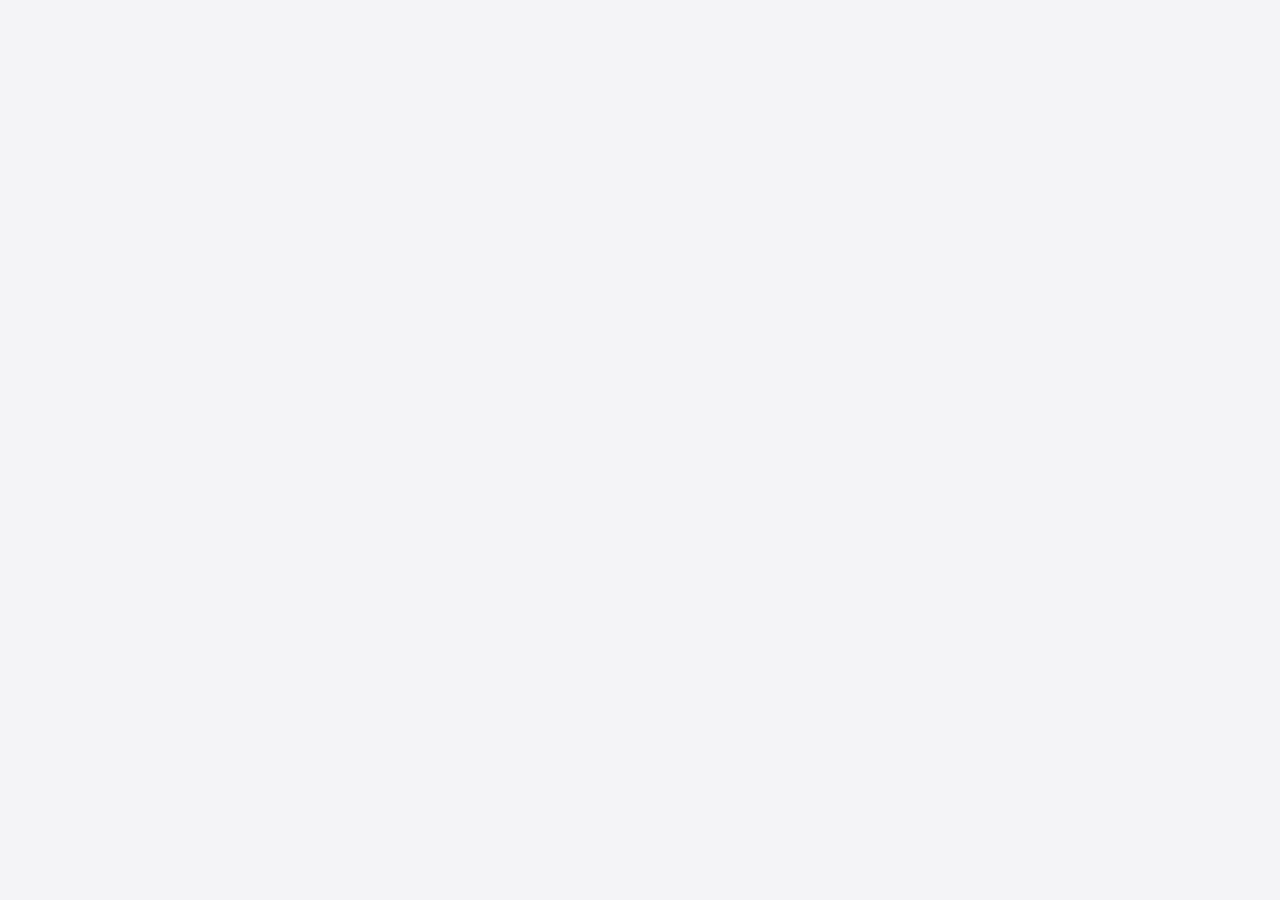
==== index.html @ fec7b2b8 "Cipherbox: static encryption/decryption site with 16 algorithms Classical ciphers through real AES-2" ====
<!DOCTYPE html>
<html lang="en">
<head>
<meta charset="utf-8">
<meta name="viewport" content="width=device-width">
<title>Cipherbox — encrypt &amp; decrypt with classical and modern algorithms</title>
<meta name="description" content="One page, every cipher: classic ciphers for learning, real AES for keeping secrets. Type text or drop a file; type your own key or generate one.">
<link rel="icon" href="assets/favicon.svg" type="image/svg+xml">
<link rel="stylesheet" href="styles/app.css">
<script defer src="js/registry.js"></script>
<script defer src="js/ciphers/caesar.js"></script>
<script defer src="js/ciphers/atbash.js"></script>
<script defer src="js/ciphers/keyword.js"></script>
<script defer src="js/ciphers/vigenere.js"></script>
<script defer src="js/ciphers/autokey.js"></script>
<script defer src="js/ciphers/playfair.js"></script>
<script defer src="js/ciphers/railfence.js"></script>
<script defer src="js/ciphers/bacon.js"></script>
<script defer src="js/ciphers/xor.js"></script>
<script defer src="js/ciphers/encodings.js"></script>
<script defer src="js/ciphers/aes.js"></script>
<script defer src="js/keygen.js"></script>
<script defer src="js/fileinput.js"></script>
<script defer src="js/verify.js"></script>
<script defer src="js/app.js"></script>
<script defer src="js/ui.js"></script>
</head>
<body>
<noscript>This page needs JavaScript — every cipher runs in your browser, nothing is uploaded anywhere.</noscript>
</body>
</html>
---- styles/app.css ----
/* app.css — one stylesheet; dark mode via prefers-color-scheme. */
:root {
  --bg: #f4f4f7;
  --panel: #ffffff;
  --ink: #1c2026;
  --ink-dim: #5a6270;
  --line: #d8dae0;
  --accent: #2855c8;
  --accent-soft: #e8eefc;
  --green: #187a3c;
  --amber: #a05e12;
  --red: #b3251d;
  --mono: "SFMono-Regular", Consolas, "Liberation Mono", Menlo, monospace;
}
@media (prefers-color-scheme: dark) {
  :root {
    --bg: #17181c;
    --panel: #202329;
    --ink: #e8eaef;
    --ink-dim: #9aa3b2;
    --line: #3a4049;
    --accent: #7ea4f2;
    --accent-soft: #263352;
    --green: #5fba7c;
    --amber: #d8a24e;
    --red: #e0695f;
  }
}

* { box-sizing: border-box; }
body {
  background: var(--bg);
  color: var(--ink);
  font: 15px/1.55 system-ui, -apple-system, "Segoe UI", Roboto, sans-serif;
  margin: 0;
  padding: 14px 16px;
}
@media (max-width: 720px) { body { padding: 10px 8px; } }

.app { display: block; }

.topbar { margin-bottom: 10px; }
.brand { font-size: 21px; font-weight: 700; letter-spacing: 0.5px; }
.tabs { display: flex; gap: 6px; }
.tabbtn {
  border: 1px solid var(--line);
  background: var(--panel);
  color: var(--ink);
  border-radius: 8px;
  padding: 8px 14px;
  cursor: pointer;
  font-weight: 600;
}
.tabbtn.active, .tabbtn.selected { border: 2px solid var(--accent); }

.picker { display: flex; gap: 10px; flex-wrap: wrap; }
.group { display: flex; gap: 6px; flex-wrap: wrap; align-items: center; }
.grouplabel { color: var(--ink-dim); font-size: 12px; text-transform: uppercase; letter-spacing: 1px; }
.pick {
  border: 1px solid var(--line);
  background: var(--panel);
  color: var(--ink);
  border-radius: 6px;
  padding: 4px 10px;
  cursor: pointer;
  font-size: 13px;
}
.pick.classic { border-left: 3px solid #8b6d3d; }
.pick.encoding { border-left: 3px solid #6b7280; }
.pick.modern { border-left: 3px solid var(--accent); }
.pick.selected, .pick.selected.pick { border: 2px solid var(--accent); font-weight: 700; }

.section-head { font-weight: 700; margin: 4px 0; }

.keypanel, .levelpanel, .inputpanel, .outputpanel {
  background: var(--panel);
  border: 1px solid var(--line);
  border-radius: 10px;
  padding: 12px;
  margin: 8px 0;
}
.keybox { font-weight: 600; color: var(--ink); }
.keyinput, .cardinput, .inputfield {
  width: 100%;
  min-width: 240px;
  background: var(--panel);
  color: var(--ink);
  border: 1px solid var(--line);
  border-radius: 6px;
  font: inherit;
  padding: 4px 6px;
  white-space: pre-wrap;
}
.inputfield { min-height: 90px; }
.cardinput { min-height: 42px; }

.hint { color: var(--ink-dim); font-size: 12.5px; }

.dropzone {
  border: 2px dashed var(--line);
  border-radius: 10px;
  padding: 18px;
  color: var(--ink-dim);
  text-align: center;
  cursor: copy;
  margin: 6px 0;
}
.dropzone[data-drag] { border: 2px dashed var(--accent); }

.filecard { background: var(--accent-soft); border-radius: 8px; padding: 8px; font-weight: 600; }

.btn {
  border: 1px solid var(--line);
  background: var(--panel);
  color: var(--ink);
  border-radius: 8px;
  padding: 7px 12px;
  cursor: pointer;
  font: inherit;
  font-weight: 600;
}
.runbtn { background: var(--accent); color: #fff; border: none; }
.genbtn { background: var(--accent-soft); border: 1px solid var(--accent); color: var(--ink); }
.copybtn, .stepbtn { font-weight: 500; }
.plainbtn { }

.levelpanel.levelnum { font-weight: 700; }

.outputbox {
  width: 100%;
  min-height: 46px;
  background: var(--panel);
  color: var(--ink);
  border: 1px solid var(--line);
  border-radius: 8px;
  font: 13px/1.5 var(--mono);
  white-space: pre-wrap;
  word-break: break-all;
  padding: 8px;
  margin: 4px 0;
}

.badge-green { color: var(--green); font-weight: 700; }
.badge-amber { color: var(--amber); font-weight: 700; }
.badge-red { color: var(--red); font-weight: 700; }

.notice-error { color: var(--red); background: none; border: 1px solid var(--red); padding: 8px 12px; border-radius: 8px; display: block; }
.notice-warn, .notice-save { color: var(--amber); border: 1px solid var(--amber); padding: 8px 12px; border-radius: 8px; display: block; font-weight: 700; }
.notice-info, .notice-file-ready { color: var(--ink-dim); border: 1px solid var(--line); padding: 6px 12px; border-radius: 8px; display: block; }

.libpanel.card {
  background: var(--panel);
  border: 1px solid var(--line);
  border-radius: 12px;
  padding: 14px;
  margin: 10px 0;
}
.card-head { font-weight: 700; }
.chip, .chip-classic, .chip-enc, .chip-modern {
  font-size: 11px;
  font-weight: 600;
  padding: 2px 8px;
  border-radius: 10px;
}
.chip-classic { background: #8b6d3d; color: #fff; }
.chip-enc { background: #6b7280; color: #fff; }
.chip-modern { background: var(--accent); color: #fff; }
.card-body p { margin: 6px 0; }
.card-body.hist { color: var(--ink-dim); font-style: italic; }
.card-body.strength { color: var(--amber); font-weight: 600; }
.card-body.example { font-family: var(--mono); font-size: 12.5px; }
.card-body.key, .card-body.level { font-size: 12.5px; color: var(--ink-dim); }

.hidden[hidden], .toolpanel[hidden] { display: none; }
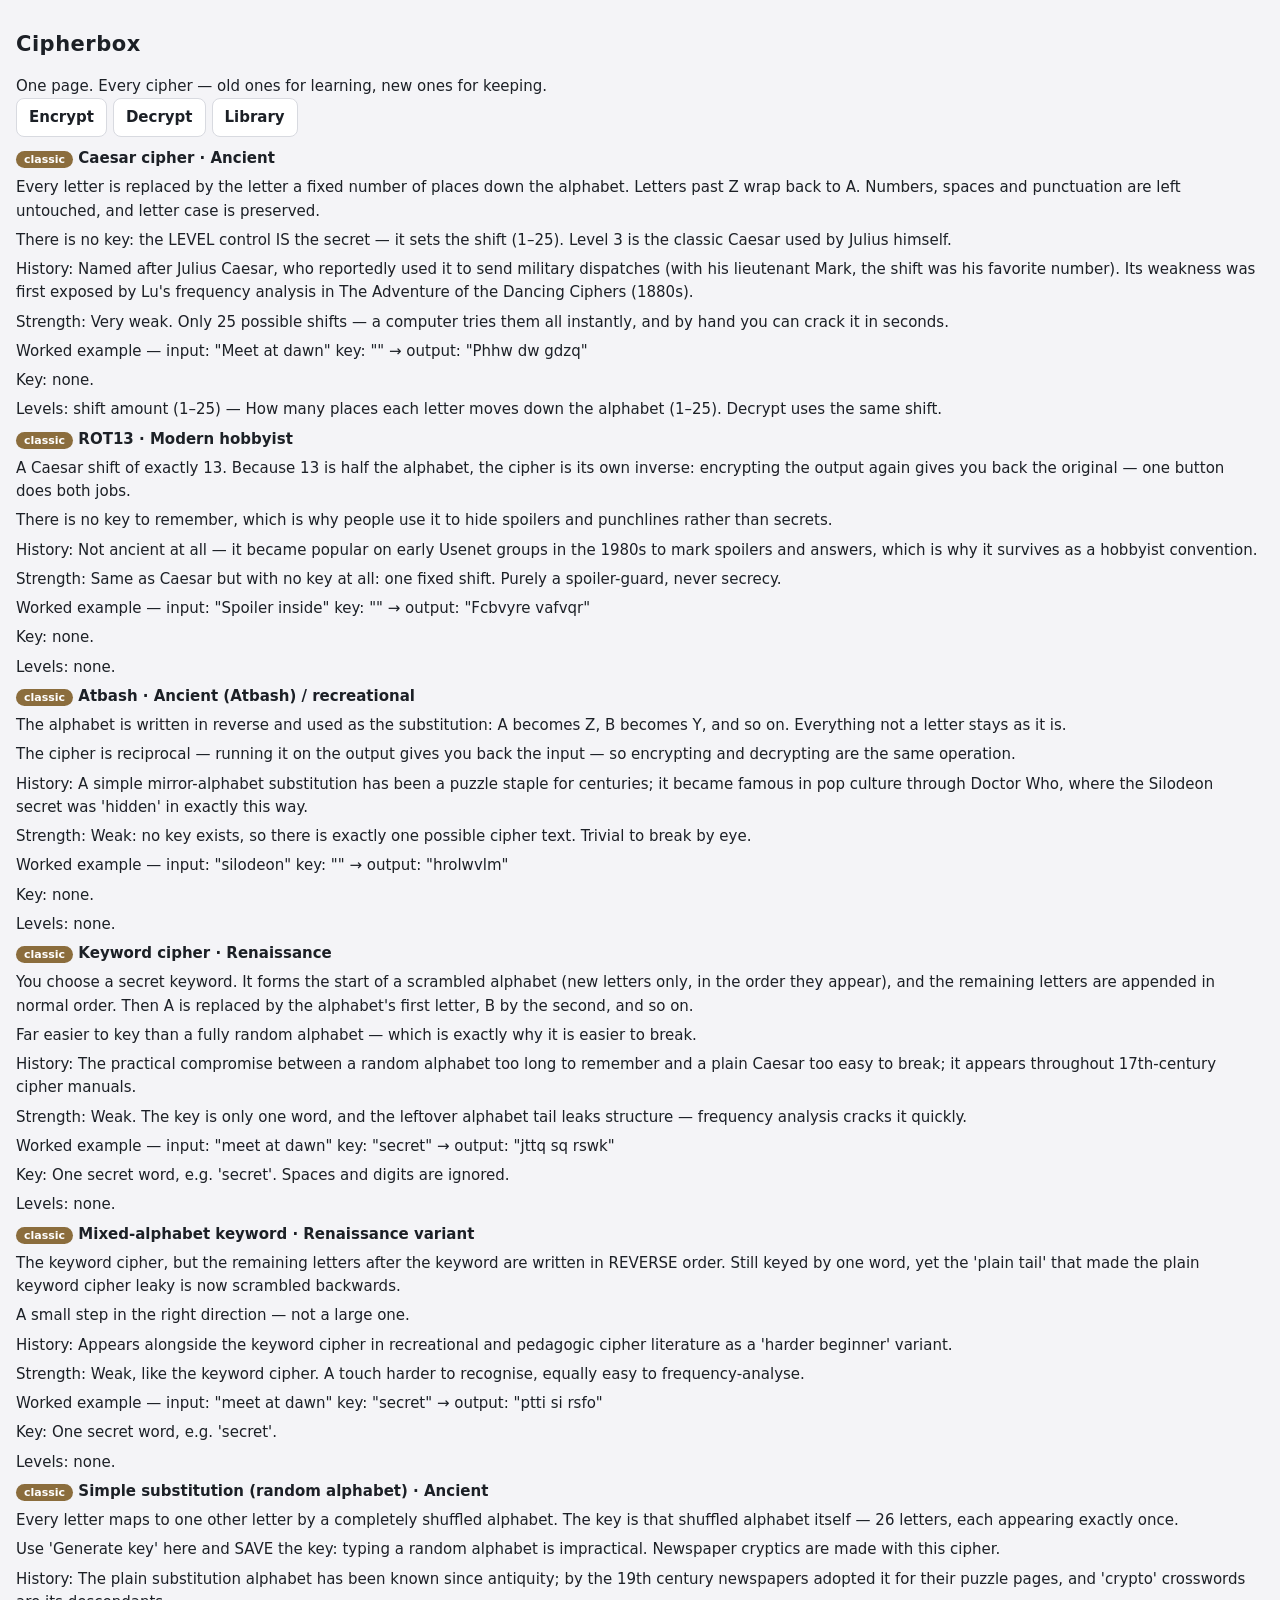
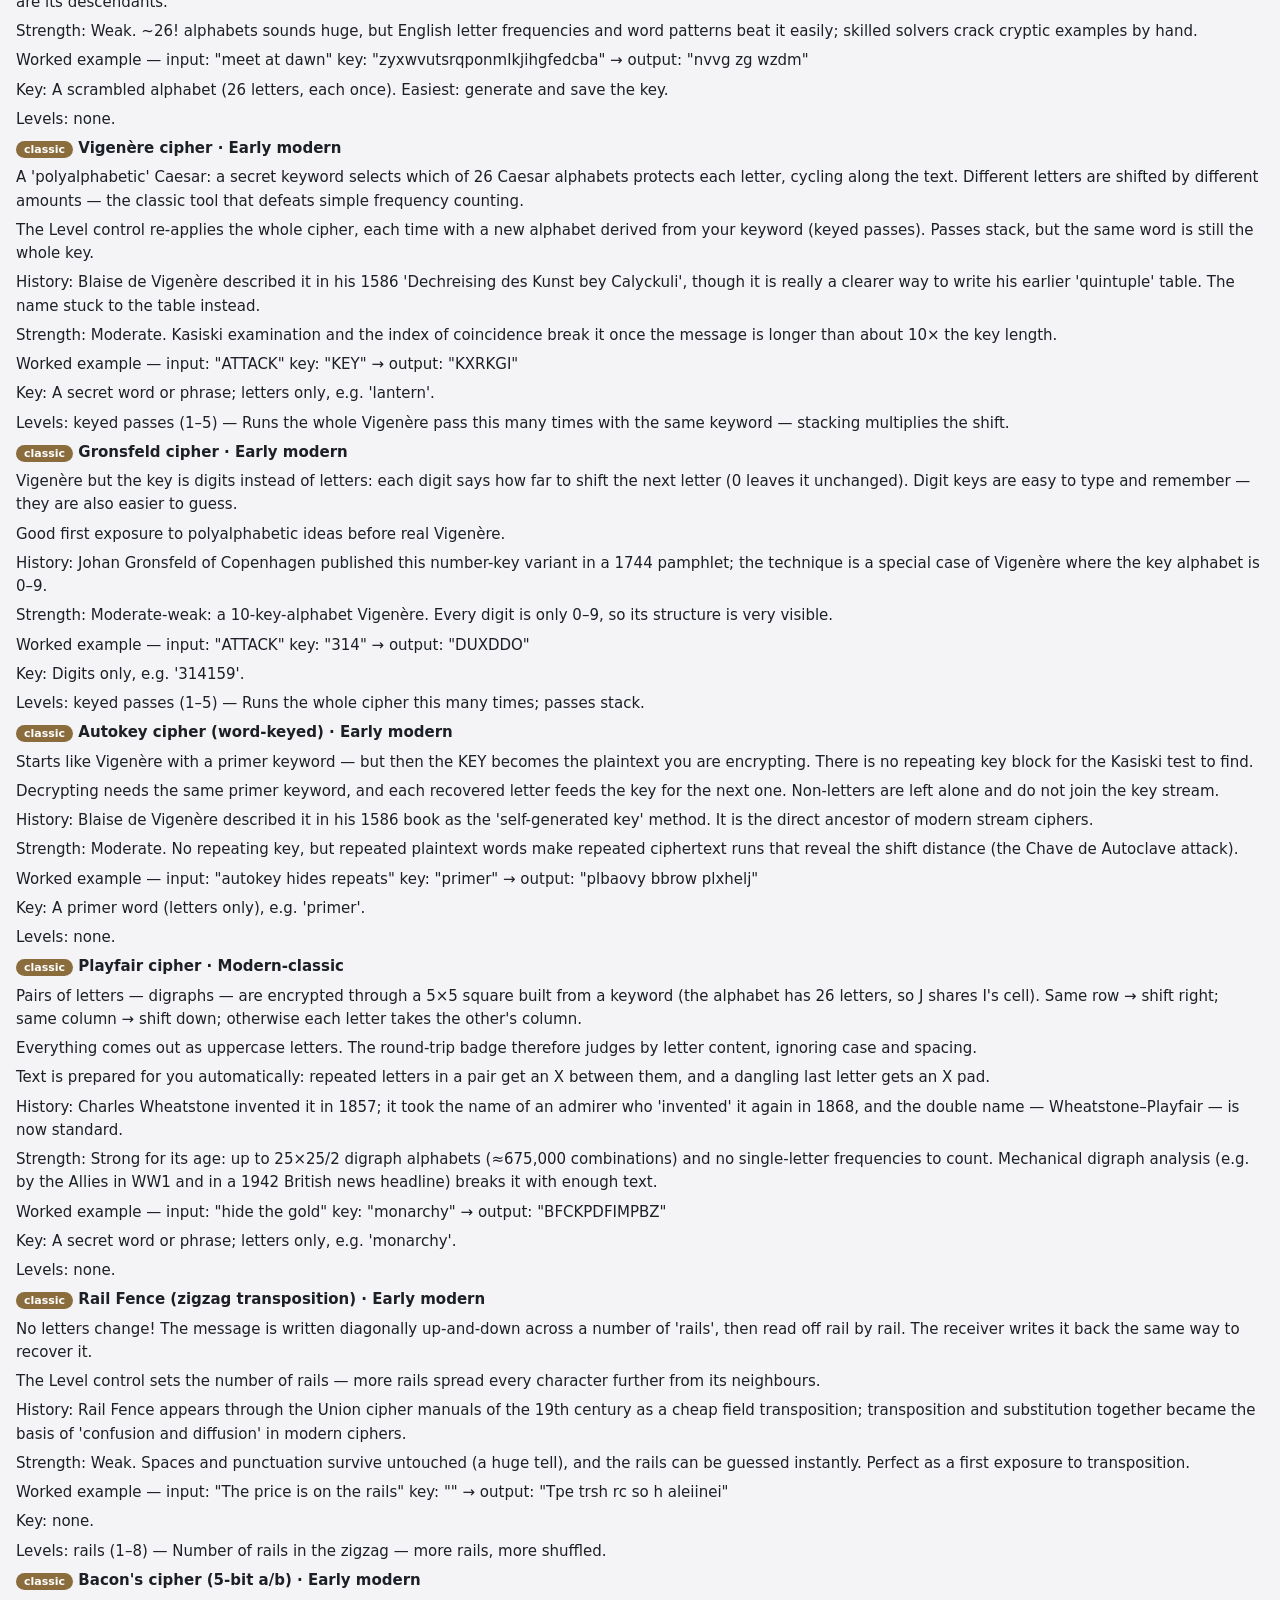
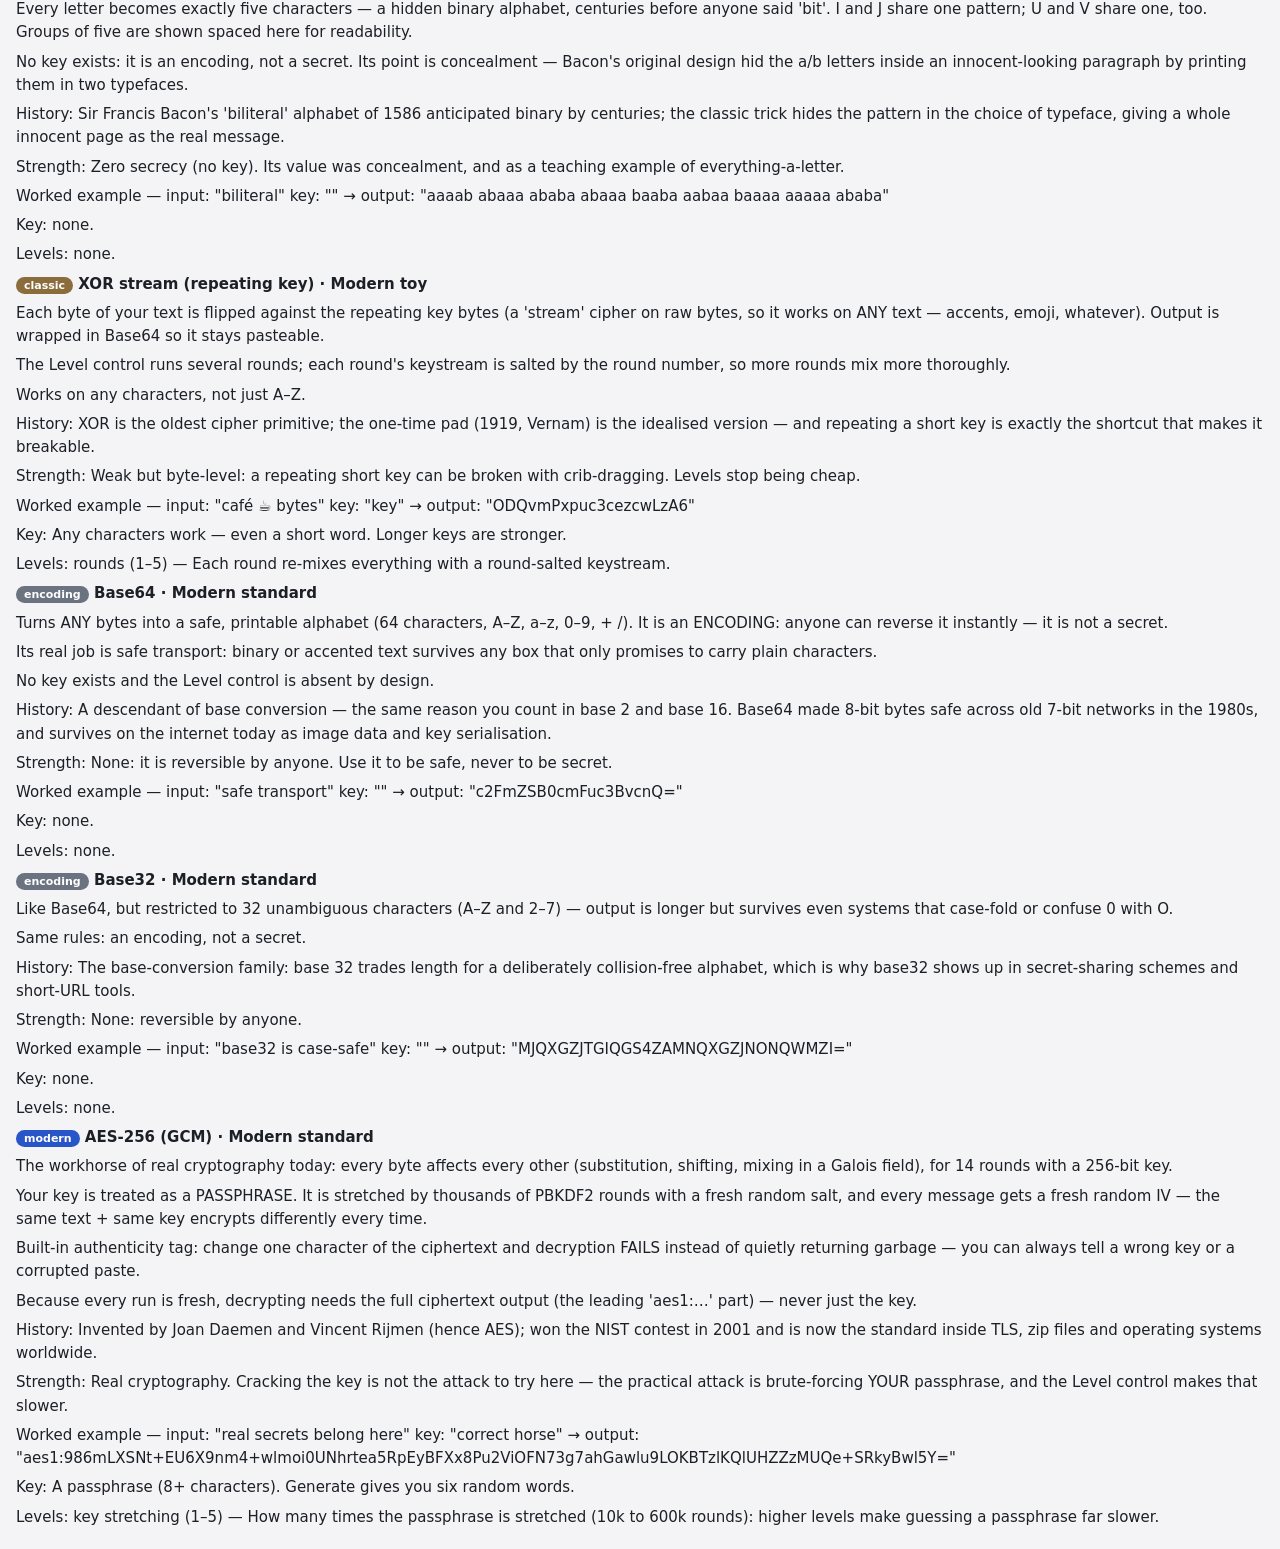
==== commit d508e84f: "Fix the user flow: typed text now reaches the engine - ui.js: read the input textarea on run-button " ====
--- a/index.html
+++ b/index.html
@@ -7,6 +7,27 @@
 <meta name="description" content="One page, every cipher: classic ciphers for learning, real AES for keeping secrets. Type text or drop a file; type your own key or generate one.">
 <link rel="icon" href="assets/favicon.svg" type="image/svg+xml">
 <link rel="stylesheet" href="styles/app.css">
+<script>
+/* Registered BEFORE any other script runs: if anything below ever throws, the page
+   says so on screen instead of sitting there blank. */
+function jsFailAt(where, msg, file, line) {
+  try {
+    var box = document.getElementById("jserrorbox");
+    if (box) {
+      box.hidden = false;
+      box.textContent = "Something is broken here: " + (msg || "unknown error") + " — at " + (file || where) + " line " + (line || "?") + ". Press F12 and open the console for details.";
+    }
+  } catch (e) { /* even the banner failed — nothing else we can do */ }
+}
+window.addEventListener("error", function(ev) {
+  var e2 = ev && ev.error;
+  jsFailAt("the page", e2 && e2.message, e2 && e2.filename, e2 && e2.lineno);
+});
+window.addEventListener("unhandledrejection", function(ev) {
+  var r = ev && ev.reason;
+  jsFailAt("an async step", r && (r.message || (typeof r === "string" ? r : "")), r && r.filename, r && r.lineno);
+});
+</script>
 <script defer src="js/registry.js"></script>
 <script defer src="js/ciphers/caesar.js"></script>
 <script defer src="js/ciphers/atbash.js"></script>
@@ -26,6 +47,7 @@
 <script defer src="js/ui.js"></script>
 </head>
 <body>
+<div id="jserrorbox" hidden></div>
 <noscript>This page needs JavaScript — every cipher runs in your browser, nothing is uploaded anywhere.</noscript>
 </body>
 </html>
--- a/styles/app.css
+++ b/styles/app.css
@@ -145,6 +145,12 @@
 .badge-red { color: var(--red); font-weight: 700; }
 
 .notice-error { color: var(--red); background: none; border: 1px solid var(--red); padding: 8px 12px; border-radius: 8px; display: block; }
+
+.jserrorbox { /* filled by the inline handler in index.html — pinned so it shows even if layout broke */
+  position: fixed; top: 8px; left: 12px; right: 12px; z-index: 60;
+  color: var(--red); background: var(--panel); border: 2px solid var(--red);
+  padding: 8px 12px; border-radius: 8px; font: 13px/1.5 var(--mono);
+}
 .notice-warn, .notice-save { color: var(--amber); border: 1px solid var(--amber); padding: 8px 12px; border-radius: 8px; display: block; font-weight: 700; }
 .notice-info, .notice-file-ready { color: var(--ink-dim); border: 1px solid var(--line); padding: 6px 12px; border-radius: 8px; display: block; }
 
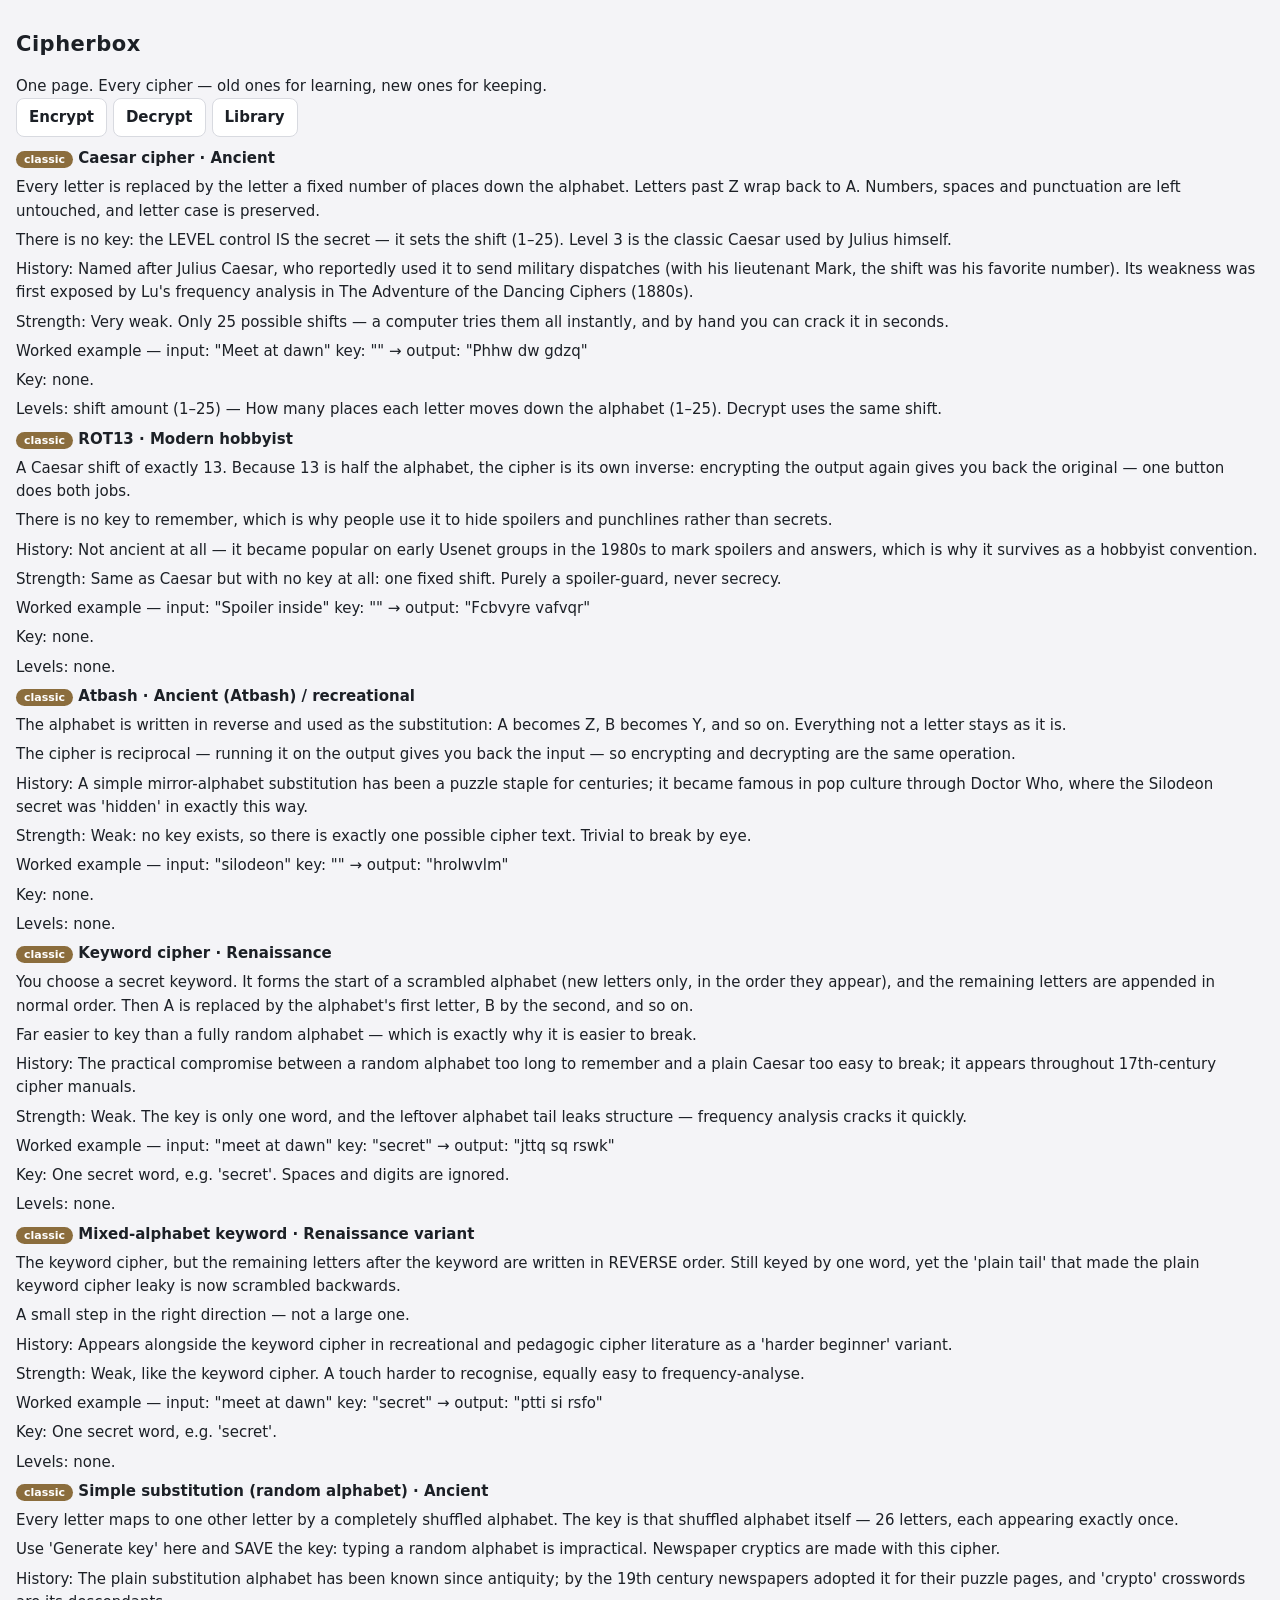
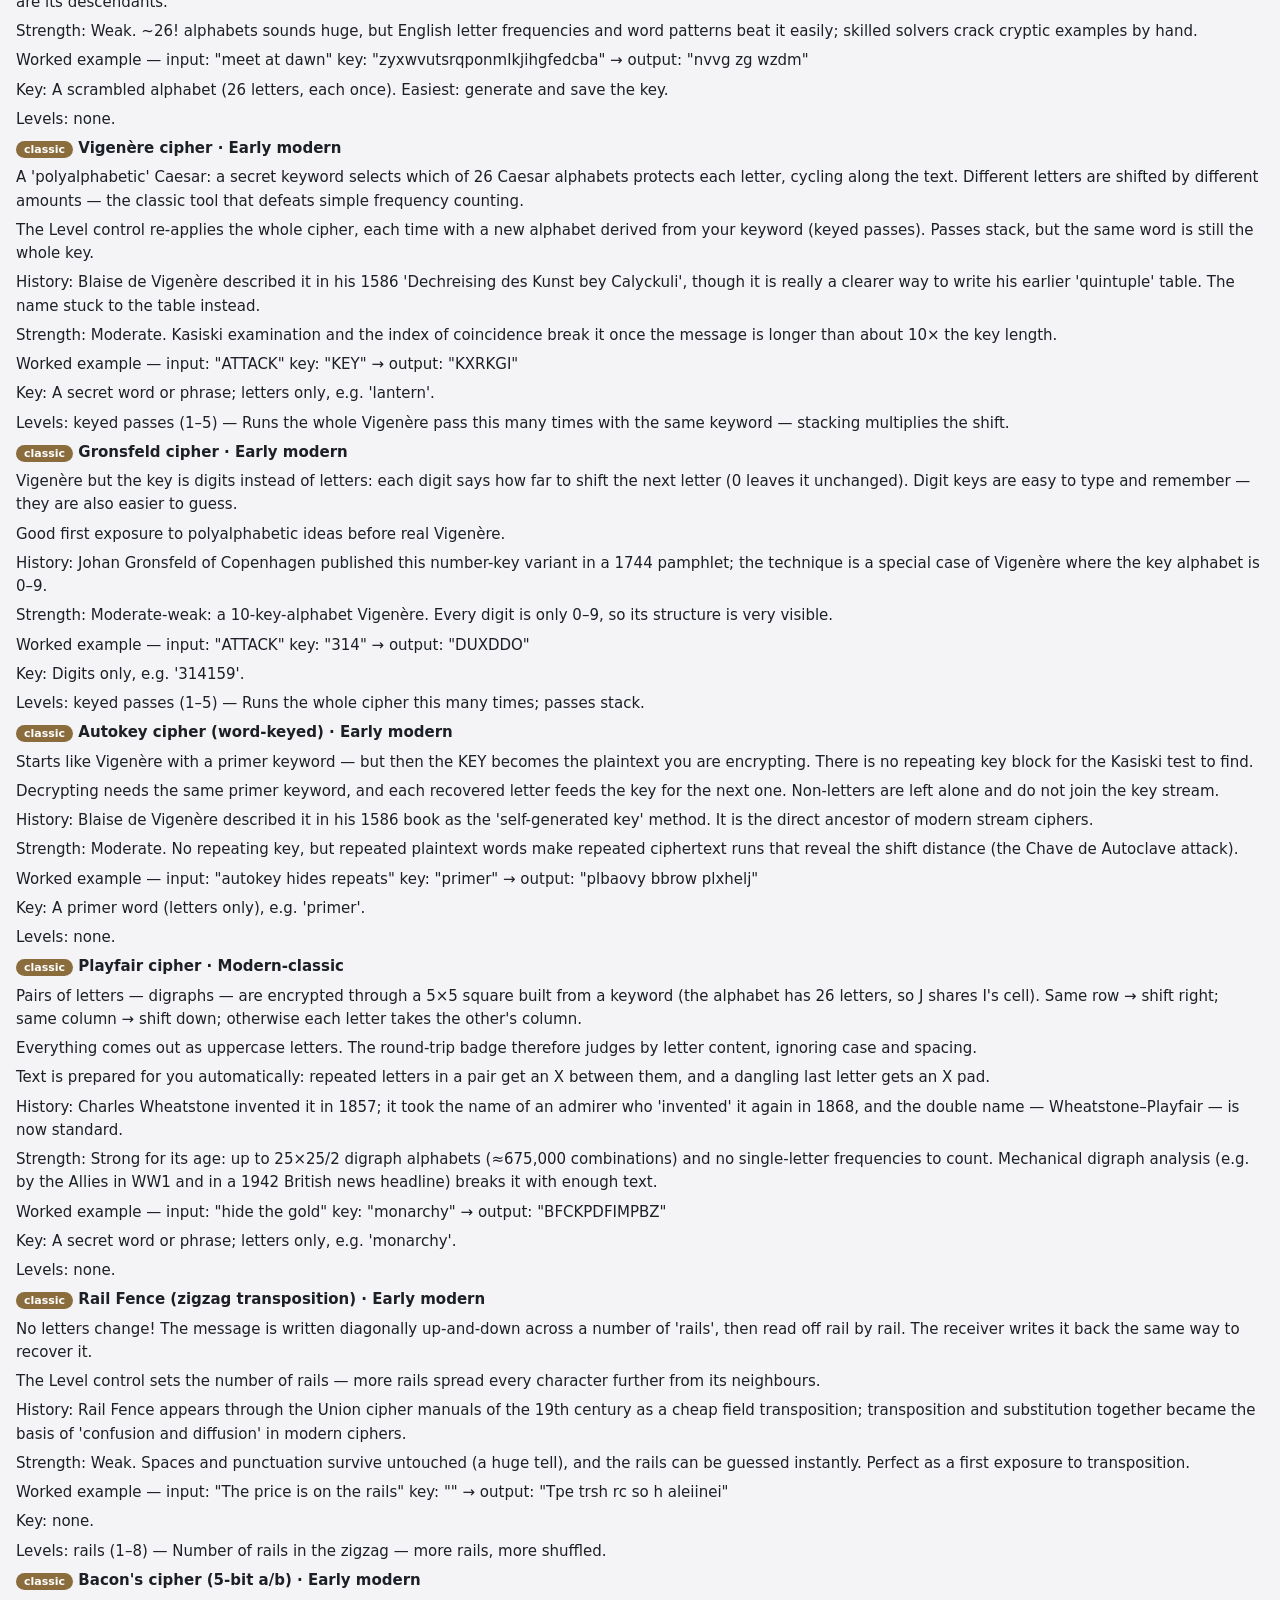
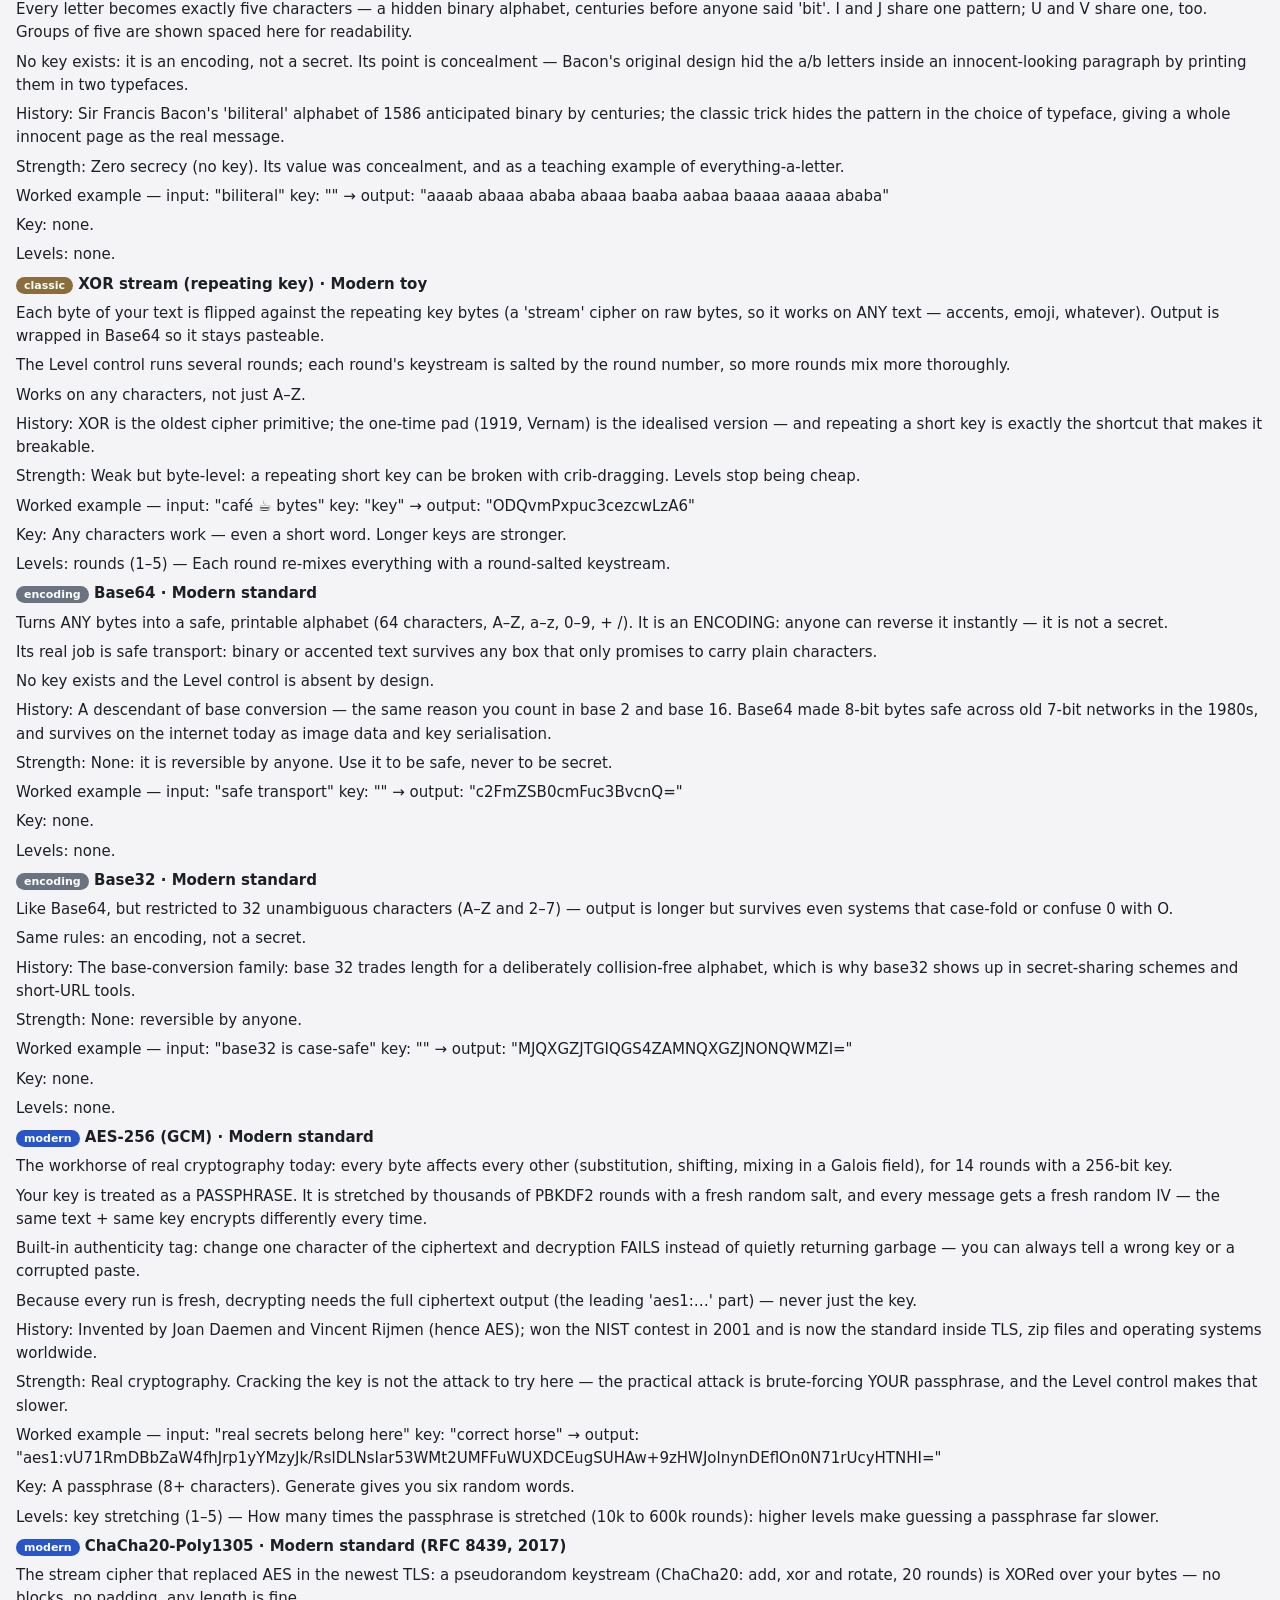
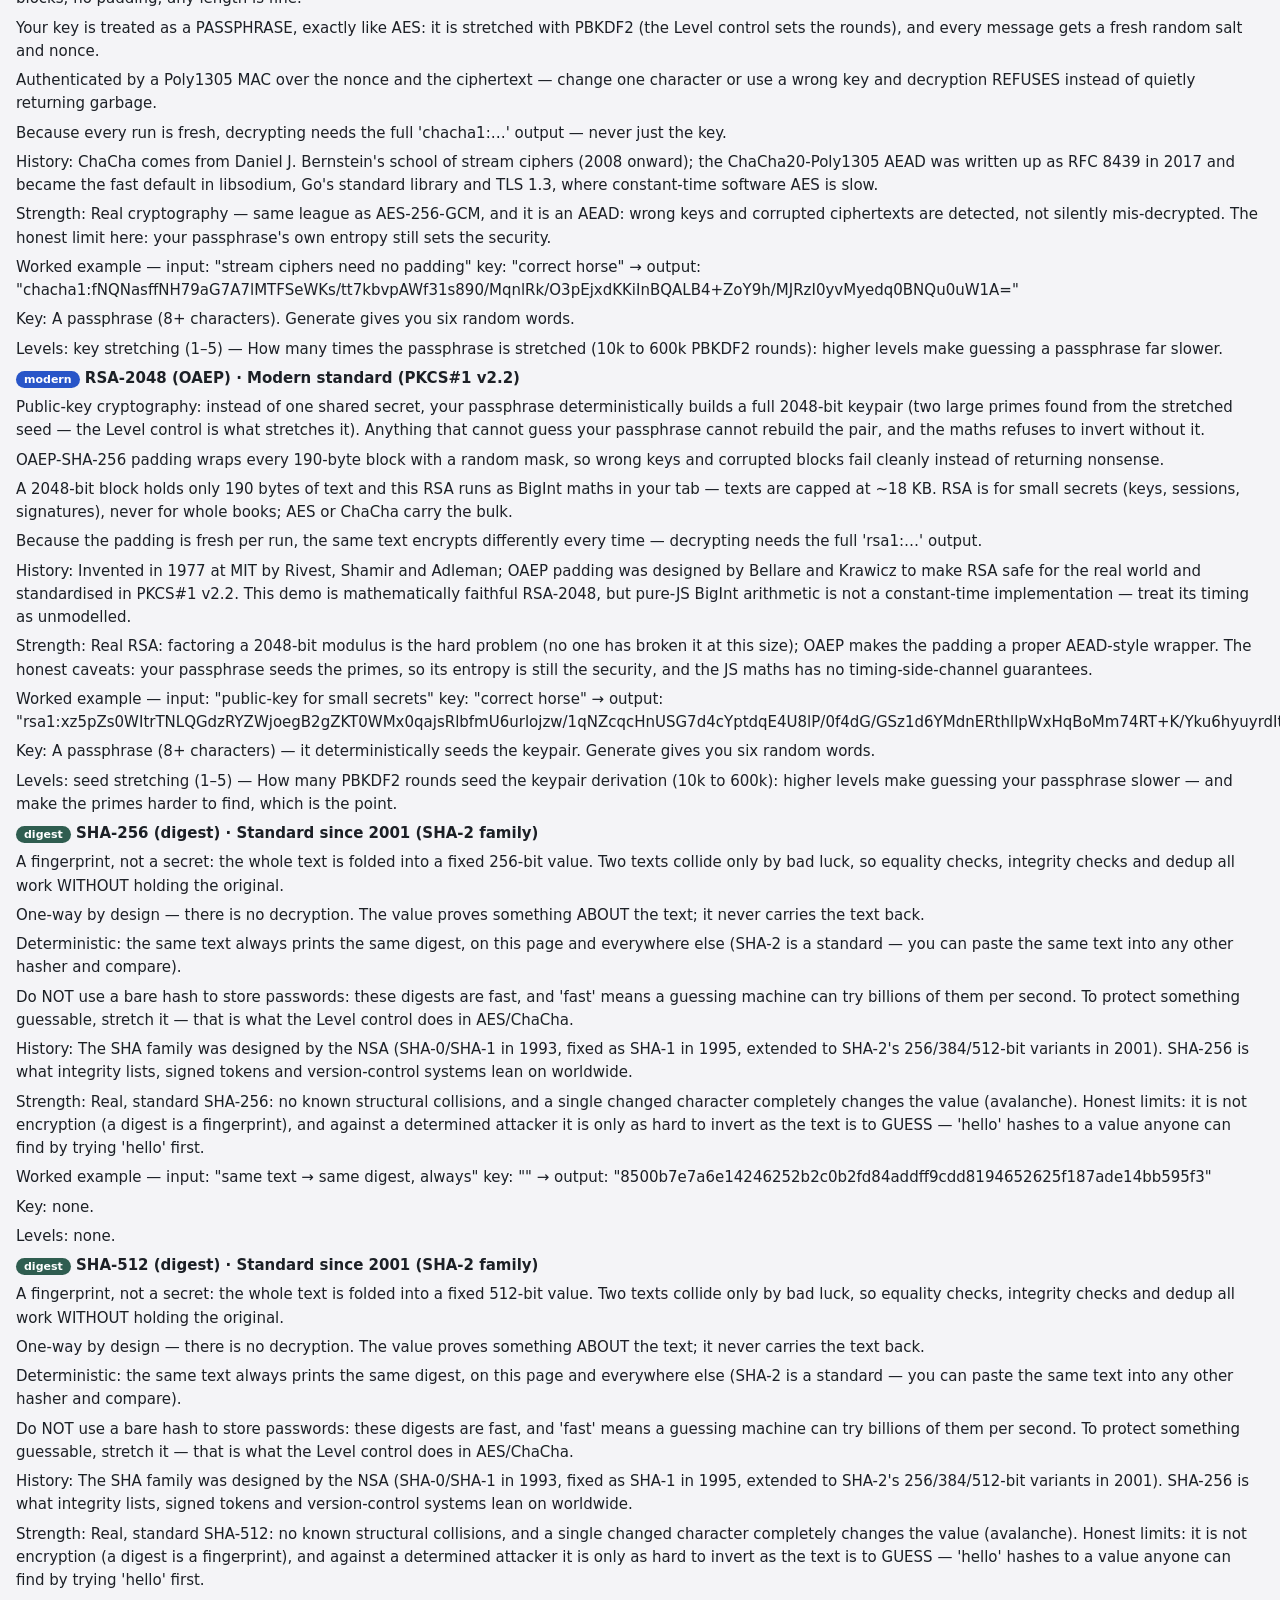
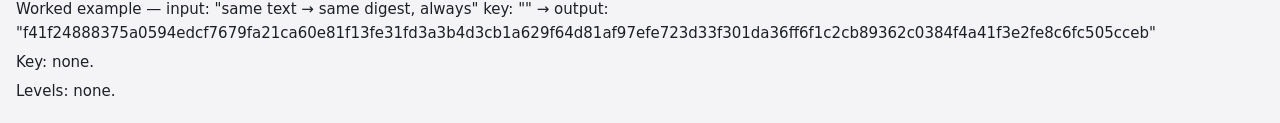
==== commit 1c123970: "Add modern algorithms: ChaCha20-Poly1305, RSA-2048 OAEP, SHA-256/512 digests - js/ciphers/chacha.js:" ====
--- a/index.html
+++ b/index.html
@@ -4,7 +4,7 @@
 <meta charset="utf-8">
 <meta name="viewport" content="width=device-width">
 <title>Cipherbox — encrypt &amp; decrypt with classical and modern algorithms</title>
-<meta name="description" content="One page, every cipher: classic ciphers for learning, real AES for keeping secrets. Type text or drop a file; type your own key or generate one.">
+<meta name="description" content="One page, every cipher: classic ciphers for learning, real AES / ChaCha20 / RSA for keeping secrets, SHA-2 digests. Type text or drop a file; type your own key or generate one.">
 <link rel="icon" href="assets/favicon.svg" type="image/svg+xml">
 <link rel="stylesheet" href="styles/app.css">
 <script>
@@ -40,6 +40,9 @@
 <script defer src="js/ciphers/xor.js"></script>
 <script defer src="js/ciphers/encodings.js"></script>
 <script defer src="js/ciphers/aes.js"></script>
+<script defer src="js/ciphers/chacha.js"></script>
+<script defer src="js/ciphers/rsa.js"></script>
+<script defer src="js/ciphers/hashes.js"></script>
 <script defer src="js/keygen.js"></script>
 <script defer src="js/fileinput.js"></script>
 <script defer src="js/verify.js"></script>
--- a/styles/app.css
+++ b/styles/app.css
@@ -68,6 +68,7 @@
 .pick.classic { border-left: 3px solid #8b6d3d; }
 .pick.encoding { border-left: 3px solid #6b7280; }
 .pick.modern { border-left: 3px solid var(--accent); }
+.pick.hash { border-left: 3px solid #2f5d50; }
 .pick.selected, .pick.selected.pick { border: 2px solid var(--accent); font-weight: 700; }
 
 .section-head { font-weight: 700; margin: 4px 0; }
@@ -171,6 +172,7 @@
 .chip-classic { background: #8b6d3d; color: #fff; }
 .chip-enc { background: #6b7280; color: #fff; }
 .chip-modern { background: var(--accent); color: #fff; }
+.chip-hash { background: #2f5d50; color: #fff; }
 .card-body p { margin: 6px 0; }
 .card-body.hist { color: var(--ink-dim); font-style: italic; }
 .card-body.strength { color: var(--amber); font-weight: 600; }
